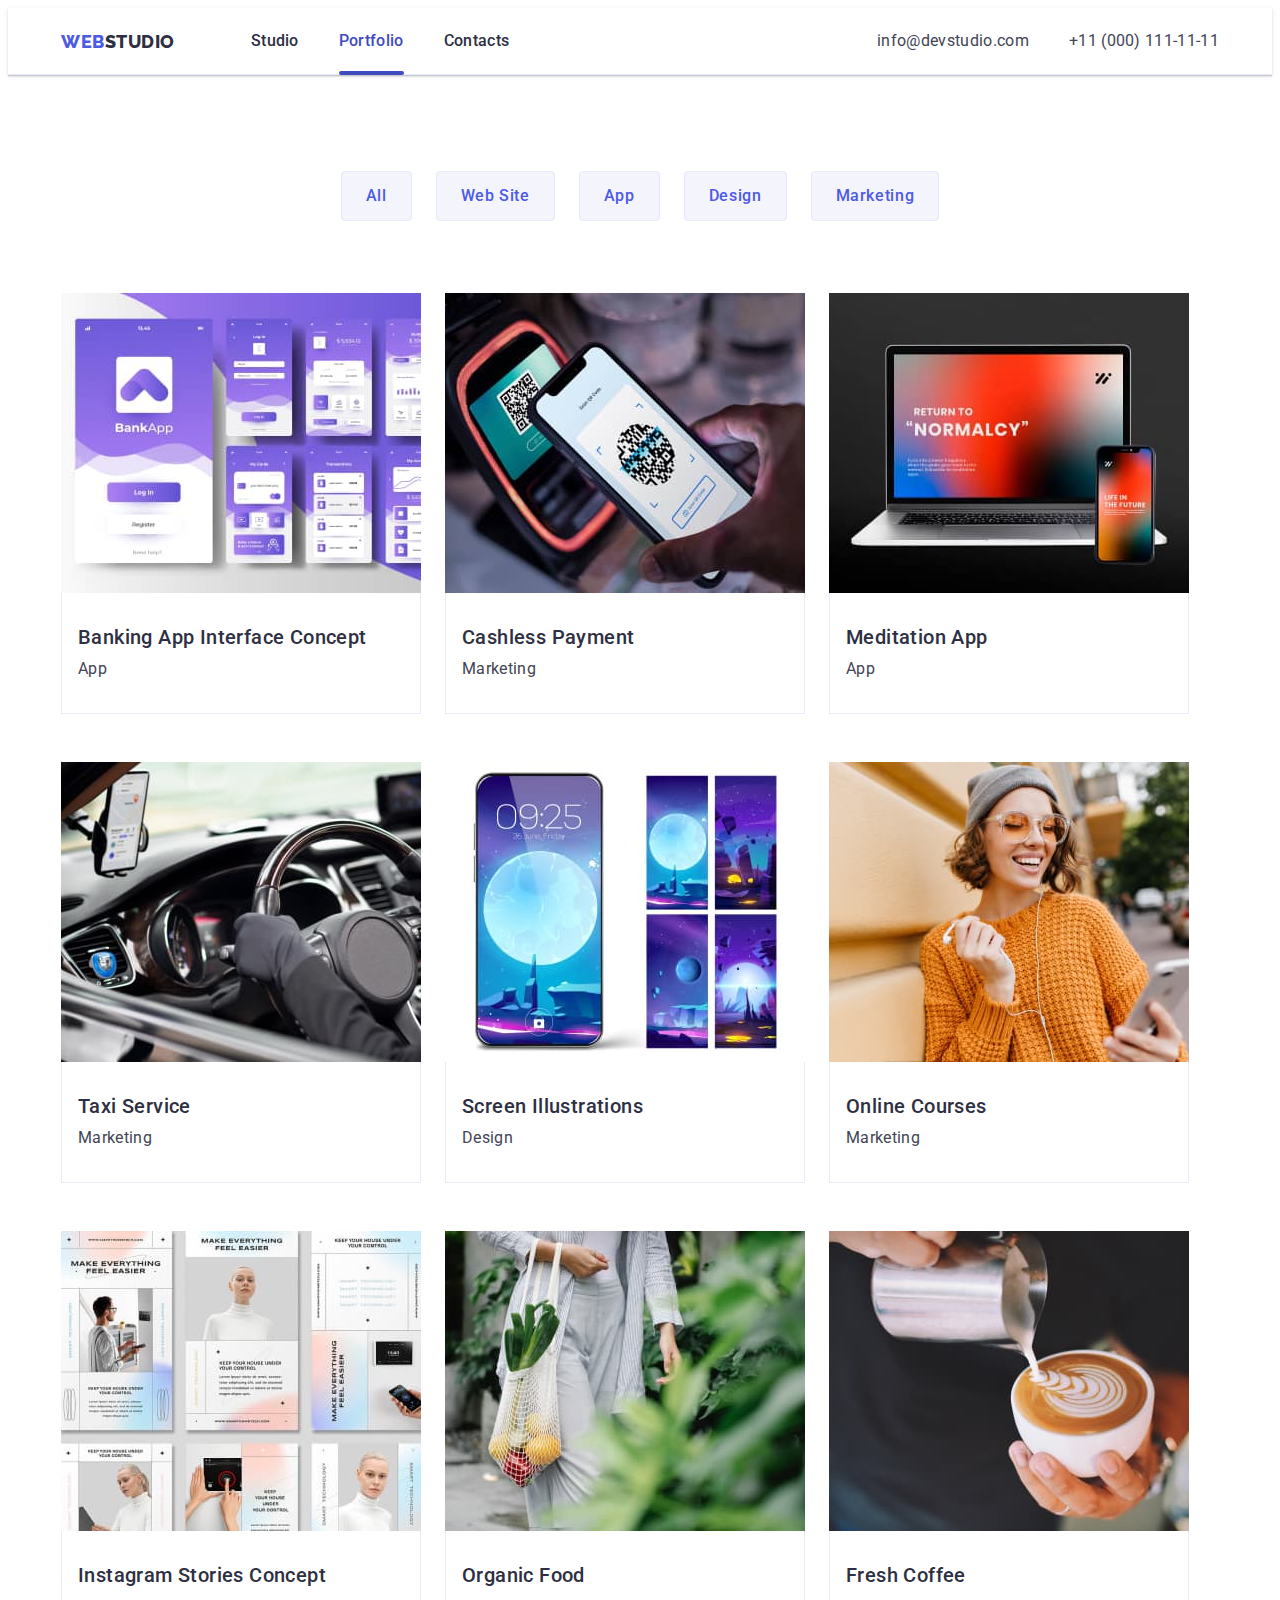
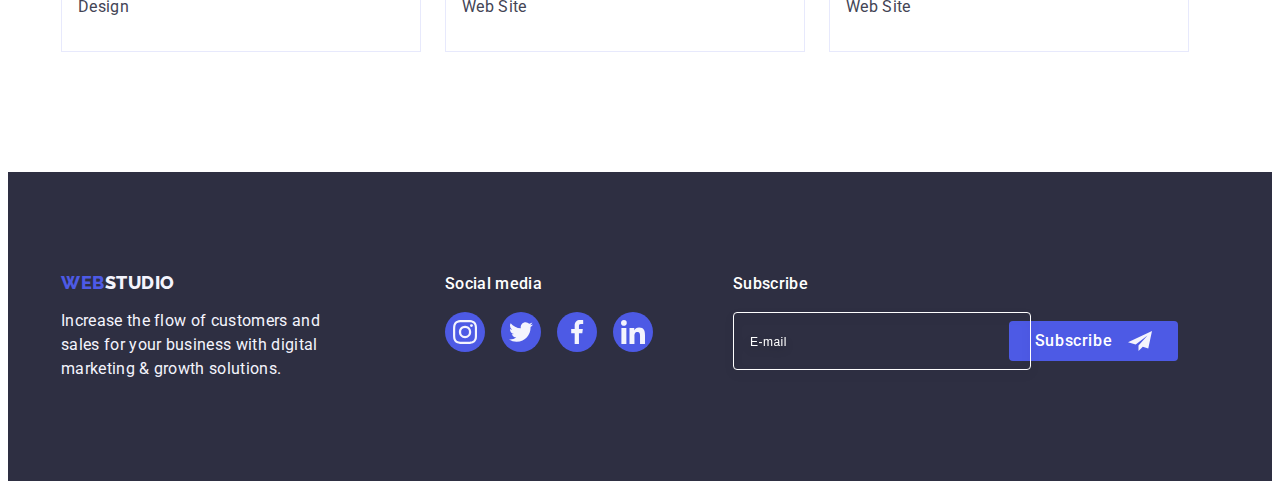
==== portfolio.html @ 71e2ec41 "Initial commit" ====
<!DOCTYPE html>
<html lang="en">
  <head>
    <meta charset="UTF-8" />
    <meta http-equiv="X-UA-Compatible" content="IE=edge" />
    <meta name="viewport" content="width=device-width, initial-scale=1.0" />
    <title>Portfolio</title>
    <link
      rel="stylesheet"
      href="https://cdnjs.cloudflare.com/ajax/libs/modern-normalize/1.1.0/modern-normalize.min.css"
      integrity="sha512-wpPYUAdjBVSE4KJnH1VR1HeZfpl1ub8YT/NKx4PuQ5NmX2tKuGu6U/JRp5y+Y8XG2tV+wKQpNHVUX03MfMFn9Q=="
      crossorigin="anonymous"
      referrerpolicy="no-referrer"
    />

    <!-- Font styles -->
    <link rel="preconnect" href="https://fonts.googleapis.com" />
    <link rel="preconnect" href="https://fonts.gstatic.com" crossorigin />
    <link
      href="https://fonts.googleapis.com/css2?family=Raleway:wght@800&family=Roboto:wght@400;500;700;900&display=swap"
      rel="stylesheet"
    />
    <!-- Custom styles -->
    <link rel="stylesheet" href="./css/styles.css" />
  </head>
  <body>
    <!-- Header section -->
    <header class="header-page">
      <div class="container site-nav">
        <nav class="header-nav">
          <a href="./index.html" class="header-nav-logo logo link"
            >Web<span class="logo-part">Studio</span></a
          >
          <ul class="header-nav-menu list">
            <li class="item">
              <a href="./index.html" class="link unit-menu">Studio</a>
            </li>
            <li class="item">
              <a href="./portfolio.html" class="active link unit-menu">Portfolio</a>
            </li>
            <li class="item">
              <a href="" class="link unit-menu">Contacts</a>
            </li>
          </ul>
        </nav>
        <address class="unit-info">
          <ul class="list adr-list">
            <li class="item">
              <a href="mailto:info@devstudio.com" class="link unit unit-info-item"
                >info@devstudio.com</a
              >
            </li>
            <li class="item">
              <a href="tel:+110001111111" class="link unit unit-info-item">+11 (000) 111-11-11</a>
            </li>
          </ul>
        </address>
      </div>
    </header>

    <main>
      <!-- Main section -->
      <section class="portfolio">
        <div class="container">
          <h1 class="visually-hidden">Portfolio</h1>
          <ul class="list filter-list">
            <li><button type="button" class="filter-btn">All</button></li>
            <li><button type="button" class="filter-btn">Web Site</button></li>
            <li><button type="button" class="filter-btn">App</button></li>
            <li><button type="button" class="filter-btn">Design</button></li>
            <li><button type="button" class="filter-btn">Marketing</button></li>
          </ul>
          <ul class="list works-list">
            <li class="portfolio-item">
              <a href="" class="link portfolio-link">
                <div class="portfolio-thumb">
                  <img
                    src="./images/portfolio/img1.jpg"
                    alt="Banking App"
                    width="360"
                    height="300"
                  />
                  <p class="overlay-text">
                    14 Stylish and User-Friendly App Design Concepts · Task Manager App · Calorie
                    Tracker App · Exotic Fruit Ecommerce App · Cloud Storage App
                  </p>
                </div>
                <div class="works-info">
                  <h2 class="portfolio-photo-title">Banking App Interface Concept</h2>
                  <p class="portfolio-photo-type">App</p>
                </div>
              </a>
            </li>
            <li class="portfolio-item">
              <a href="" class="link portfolio-link">
                <div class="portfolio-thumb">
                  <img
                    src="./images/portfolio/img2.jpg"
                    alt="Cashless payment"
                    width="360"
                    height="300"
                  />
                  <p class="overlay-text">
                    14 Stylish and User-Friendly App Design Concepts · Task Manager App · Calorie
                    Tracker App · Exotic Fruit Ecommerce App · Cloud Storage App
                  </p>
                </div>
                <div class="works-info">
                  <h2 class="portfolio-photo-title">Cashless Payment</h2>
                  <p class="portfolio-photo-type">Marketing</p>
                </div>
              </a>
            </li>
            <li class="portfolio-item">
              <a href="" class="link portfolio-link">
                <div class="portfolio-thumb">
                  <img
                    src="./images/portfolio/img3.jpg"
                    alt="Meditation App"
                    width="360"
                    height="300"
                  />
                  <p class="overlay-text">
                    14 Stylish and User-Friendly App Design Concepts · Task Manager App · Calorie
                    Tracker App · Exotic Fruit Ecommerce App · Cloud Storage App
                  </p>
                </div>
                <div class="works-info">
                  <h2 class="portfolio-photo-title">Meditation App</h2>
                  <p class="portfolio-photo-type">App</p>
                </div>
              </a>
            </li>
            <li class="portfolio-item">
              <a href="" class="link portfolio-link">
                <div class="portfolio-thumb">
                  <img
                    src="./images/portfolio/img4jpg.jpg"
                    alt="Taxi service"
                    width="360"
                    height="300"
                  />
                  <p class="overlay-text">
                    14 Stylish and User-Friendly App Design Concepts · Task Manager App · Calorie
                    Tracker App · Exotic Fruit Ecommerce App · Cloud Storage App
                  </p>
                </div>
                <div class="works-info">
                  <h2 class="portfolio-photo-title">Taxi Service</h2>
                  <p class="portfolio-photo-type">Marketing</p>
                </div>
              </a>
            </li>
            <li class="portfolio-item">
              <a href="" class="link portfolio-link">
                <div class="portfolio-thumb">
                  <img
                    src="./images/portfolio/img5.jpg"
                    alt="Screen Illustrations"
                    width="360"
                    height="300"
                  />
                  <p class="overlay-text">
                    14 Stylish and User-Friendly App Design Concepts · Task Manager App · Calorie
                    Tracker App · Exotic Fruit Ecommerce App · Cloud Storage App
                  </p>
                </div>
                <div class="works-info">
                  <h2 class="portfolio-photo-title">Screen Illustrations</h2>
                  <p class="portfolio-photo-type">Design</p>
                </div>
              </a>
            </li>
            <li class="portfolio-item">
              <a href="" class="link portfolio-link">
                <div class="portfolio-thumb">
                  <img
                    src="./images/portfolio/img6.jpg"
                    alt="Online Courses"
                    width="360"
                    height="300"
                  />
                  <p class="overlay-text">
                    14 Stylish and User-Friendly App Design Concepts · Task Manager App · Calorie
                    Tracker App · Exotic Fruit Ecommerce App · Cloud Storage App
                  </p>
                </div>
                <div class="works-info">
                  <h2 class="portfolio-photo-title">Online Courses</h2>
                  <p class="portfolio-photo-type">Marketing</p>
                </div>
              </a>
            </li>
            <li class="portfolio-item">
              <a href="" class="link portfolio-link">
                <div class="portfolio-thumb">
                  <img
                    src="./images/portfolio/img7.jpg"
                    alt="Instagram Stories Concept"
                    width="360"
                    height="300"
                  />
                  <p class="overlay-text">
                    14 Stylish and User-Friendly App Design Concepts · Task Manager App · Calorie
                    Tracker App · Exotic Fruit Ecommerce App · Cloud Storage App
                  </p>
                </div>
                <div class="works-info">
                  <h2 class="portfolio-photo-title">Instagram Stories Concept</h2>
                  <p class="portfolio-photo-type">Design</p>
                </div>
              </a>
            </li>
            <li class="portfolio-item">
              <a href="" class="link portfolio-link">
                <div class="portfolio-thumb">
                  <img
                    src="./images/portfolio/img8.jpg"
                    alt="Organic Food"
                    width="360"
                    height="300"
                  />
                  <p class="overlay-text">
                    14 Stylish and User-Friendly App Design Concepts · Task Manager App · Calorie
                    Tracker App · Exotic Fruit Ecommerce App · Cloud Storage App
                  </p>
                </div>
                <div class="works-info">
                  <h2 class="portfolio-photo-title">Organic Food</h2>
                  <p class="portfolio-photo-type">Web Site</p>
                </div>
              </a>
            </li>
            <li class="portfolio-item">
              <a href="" class="link portfolio-link">
                <div class="portfolio-thumb">
                  <img
                    src="./images/portfolio/img9.jpg"
                    alt="Fresh Coffee"
                    width="360"
                    height="300"
                  />
                  <p class="overlay-text">
                    14 Stylish and User-Friendly App Design Concepts · Task Manager App · Calorie
                    Tracker App · Exotic Fruit Ecommerce App · Cloud Storage App
                  </p>
                </div>
                <div class="works-info">
                  <h2 class="portfolio-photo-title">Fresh Coffee</h2>
                  <p class="portfolio-photo-type">Web Site</p>
                </div>
              </a>
            </li>
          </ul>
        </div>
      </section>
    </main>
    <!-- Footer section -->
    <footer class="page-bottom">
      <div class="footer-container container">
        <div class="footer-info">
          <a href="./index.html" class="logo-bottom link"
            >Web<span class="logo-part-bottom">Studio</span></a
          >
          <p class="footer-text">
            Increase the flow of customers and sales for your business with digital marketing &
            growth solutions.
          </p>
        </div>
        <div class="footer-link">
          <p class="footer-social">Social media</p>
          <ul class="footer-social-list list">
            <li class="socials-item">
              <a
                class="socials-link link footer-socials-link"
                href="https://www.instagram.com/"
                target="_blank"
                rel="noopener noreferrer"
                aria-label="Instagram"
              >
                <svg class="team-social-icon" width="24" height="24">
                  <use href="./images/icons.svg#instagram"></use>
                </svg>
              </a>
            </li>
            <li class="socials-item">
              <a
                class="socials-link link footer-socials-link"
                href="https://twitter.com/"
                target="_blank"
                rel="noopener noreferrer"
                aria-label="Twitter"
              >
                <svg class="team-social-icon" width="24" height="24">
                  <use href="./images/icons.svg#twitter"></use>
                </svg>
              </a>
            </li>
            <li class="socials-item">
              <a
                class="socials-link link footer-socials-link"
                href="https://www.facebook.com/"
                target="_blank"
                rel="noopener noreferrer"
                aria-label="Facebook"
              >
                <svg class="team-social-icon" width="24" height="24">
                  <use href="./images/icons.svg#facebook"></use>
                </svg>
              </a>
            </li>
            <li class="socials-item">
              <a
                class="socials-link link footer-socials-link"
                href="https://www.linkedin.com/"
                target="_blank"
                rel="noopener noreferrer"
                aria-label="Linkedin"
              >
                <svg class="team-social-icon" width="24" height="24">
                  <use href="./images/icons.svg#linkedin"></use>
                </svg>
              </a>
            </li>
          </ul>
        </div>

        <form class="subscription-form" name="subscription-form">
          <strong class="subscription-form-title subtitle">Subscribe</strong>
          <div class="subscription-form-group" role="group">
            <label class="subscription-form-label">
              <input
                class="subscription-form-input"
                type="email"
                name="email"
                required
                placeholder="E-mail"
              />
            </label>

            <button class="subscription-btn main-btn" type="submit">
              Subscribe
              <svg class="subscription-form-icon" width="24" height="24">
                <use href="./images/icons.svg#send"></use>
              </svg>
            </button>
          </div>
        </form>
      </div>
    </footer>
  </body>
</html>
---- css/styles.css ----
:root {
  /* Fonts */
  --primary-font: 'Roboto', sans-serif;
  --secondary-font: 'Raleway', sans-serif;

  /* Color */
  --main-txt-cl: #434455;
  --subtitle-cl: #2e2f42;
  --logo-part-cl: #4d5ae5;
  --main-bg-cl: #fff;
  --supporting-bg-cl: #2e2f42;
  --secondary-bg-cl: #f4f4fd;
  --main-header-cl: #fff;
  --accent-txt-cl: #404bbf;
  --secondary-fon-color: #e7e9fc;
  --secondary-icon-color: #31d0aa;
  --gray-icon: #8e8f99;
  --modal-bg-cl: #fcfcfc;

  --anim-fast: 250ms cubic-bezier(0.4, 0, 0.2, 1) 0ms;

  --header-idx: 10;
  --modal-idx: 100;
}

h1,
h2,
h3,
h4,
h5,
h6,
p {
  margin: 0;
}

img {
  display: block;
  max-width: 100%;
}
/* Base styles */
body {
  font-family: 'Roboto', sans-serif;
  font-size: 16px;
  line-height: 1.5;
  letter-spacing: 0.02em;

  color: var(--main-txt-cl);
  background-color: var(--main-bg-cl);
}

.container {
  max-width: 1158px;
  padding: 0 15px;
  margin: 0 auto;
}

/* Header */
.header-page {
  line-height: calc(16 / 14);
  width: 100%;
  border-bottom: 1px solid var(--secondary-fon-color);
  box-shadow: 0px 2px 1px rgba(46, 47, 66, 0.08), 0px 1px 1px rgba(46, 47, 66, 0.16),
    0px 1px 6px rgba(46, 47, 66, 0.08);
}

.site-nav {
  display: flex;
  justify-content: space-between;
}

.header-nav {
  display: flex;
  align-items: center;
  margin-right: 332px;
}

.link {
  text-decoration: none;
}

.header-nav-logo {
  display: block;
  margin-right: 76px;
}

.header-nav-menu {
  display: flex;
}

/* Logo */
.logo {
  display: inline-block;
  text-transform: uppercase;
  font-family: var(--secondary-font);
  font-weight: 800;
  font-size: 18px;
  line-height: 1.17;
  align-items: center;
  letter-spacing: 0.03em;
  color: var(--logo-part-cl);
}

.logo-bottom {
  display: inline-block;
  text-transform: uppercase;
  font-family: var(--secondary-font);
  font-weight: 800;
  font-size: 18px;
  line-height: 1.17;
  align-items: center;
  letter-spacing: 0.03em;
  color: var(--logo-part-cl);
  margin-bottom: 16px;
}
.logo-part {
  color: var(--subtitle-cl);
}

.logo-part-bottom {
  display: inline-block;

  text-transform: uppercase;
  font-family: 'Raleway', sans-serif;
  font-weight: 800;
  font-size: 18px;
  line-height: 1.17;
  letter-spacing: 0.03em;
  color: var(--secondary-bg-cl);
}

/* Main content */
.hero {
  max-width: 1440px;
  margin: auto;
  margin-right: auto;
  padding: 188px 0;
  text-align: center;
  background-color: var(--supporting-bg-cl);
  background-image: linear-gradient(rgba(46, 47, 66, 0.7), rgba(46, 47, 66, 0.7)),
    url(../images/hero/peopleoffice.jpg);
  background-repeat: no-repeat;
  background-position: center;
  background-size: cover;
}

.team {
  padding-top: 120px;
  padding-bottom: 120px;
  background-color: var(--secondary-bg-cl);
}

.page-bottom {
  padding-top: 100px;
  padding-bottom: 100px;
  background-color: var(--supporting-bg-cl);
  color: var(--secondary-bg-cl);
}

/* Menu */
.unit-menu {
  font-weight: 500;
  line-height: 1.5;
  color: var(--subtitle-cl);
  text-decoration: none;
  padding-top: 24px;
  padding-bottom: 24px;
  position: relative;
  transition: color var(--anim-fast);
}

.active {
  color: var(--accent-txt-cl);
}

.active::after {
  content: '';
  display: inline-block;
  position: absolute;
  width: 100%;
  height: 4px;
  left: 0px;
  border-radius: 2px;
  bottom: 0;
  background: var(--accent-txt-cl);
  bottom: -1px;
}

.unit-info {
  text-decoration: none;
  color: inherit;
  font-style: normal;
}

.unit-info-item {
  text-decoration: none;
  color: inherit;
  transition: color var(--anim-fast);
}

.unit-info-item:hover,
.unit-info-item:focus,
.unit-menu:hover,
.unit-menu:focus {
  color: var(--accent-txt-cl);
}

/* Benefits */
.benefit-unit {
  width: 264px;
  font-size: 16px;
}

/* Buttons */
.main-btn {
  display: block;
  margin: 0 auto;

  font-family: 'Roboto', sans-serif;
  font-style: normal;
  font-weight: 500;
  font-size: 16px;
  line-height: 1.5;
  letter-spacing: 0.04em;

  background-color: var(--logo-part-cl);
  color: var(--main-bg-cl);

  min-width: 169px;
  height: 56px;
  border: none;
  border-radius: 4px;
  cursor: pointer;
  transition: background-color var(--anim-fast);
}

.main-btn:hover,
.main-btn:focus {
  background-color: var(--accent-txt-cl);
  box-shadow: 0px 4px 4px rgba(0, 0, 0, 0.15);
}

.filter-btn {
  padding: 12px 24px;
  font-family: inherit;
  cursor: pointer;
  background-color: var(--secondary-bg-cl);
  font-weight: 500;
  font-size: 16px;
  line-height: 1.5;
  align-items: center;
  text-align: center;
  letter-spacing: 0.04em;
  color: var(--logo-part-cl);
  border: 1px solid var(--secondary-fon-color);
  border-radius: 4px;
  transition: background-color var(--anim-fast), color var(--anim-fast),
    border-color var(--anim-fast), box-shadow var(--anim-fast);
}

.filter-btn:hover,
.filter-btn:focus,
.filter-btn:active {
  border: 1px solid transparent;
  background-color: var(--accent-txt-cl);
  color: var(--main-bg-cl);
  box-shadow: 0px 3px 1px rgba(0, 0, 0, 0.1), 0px 2px 1px rgba(0, 0, 0, 0.08),
    0px 2px 2px rgba(0, 0, 0, 0.12);
}

.list {
  list-style: none;
  padding: 0;
  margin: 0;
}

/* Main content */

.main-header {
  max-width: 496px;
  margin: 0 auto 48px;
  font-weight: 700;
  font-size: 56px;
  line-height: 1.07;
  text-align: center;
  letter-spacing: 0.02em;
  color: var(--main-header-cl);
}

.subtitle {
  margin-bottom: 72px;
  font-weight: 700;
  font-size: 36px;
  line-height: 1.11;
  text-align: center;
  letter-spacing: 0.02em;
  text-transform: capitalize;
  color: var(--subtitle-cl);
}
.benefits-title {
  margin-bottom: 8px;
  font-weight: 500;
  font-size: 20px;
  line-height: 1.2;
  letter-spacing: 0.02em;
  color: var(--subtitle-cl);
}

/* Team */

.photo-name {
  margin-bottom: 8px;
  font-weight: 500;
  font-size: 20px;
  line-height: 1.2;
  text-align: center;
  letter-spacing: 0.02em;
  color: var(--subtitle-cl);
}

.photo-desc-team {
  text-align: center;
  margin-bottom: 8px;
}

/* Footer */
.footer-text {
  width: 264px;
  color: #f4f4fd;
  font-size: 16px;
  line-height: 1.5;
  letter-spacing: 0.02em;
}

/* Portfolio */
.portfolio-photo-title {
  color: #2e2f42;
  font-weight: 500;
  font-size: 20px;
  line-height: 1.2;
  letter-spacing: 0.02em;
  margin-bottom: 8px;
}
.portfolio-photo-type {
  font-size: 16px;
  line-height: 1.5;
  letter-spacing: 0.02em;
  color: var(--main-txt-cl);
}

.portfolio-thumb {
  position: relative;
  overflow: hidden;
}

/* Overlay */

.overlay-text {
  position: absolute;
  top: 0;
  left: 0;

  height: 100%;
  width: 100%;
  padding: 40px 32px;
  color: var(--secondary-bg-cl);
  font-size: 16px;
  line-height: calc(24 / 16);
  letter-spacing: 0.02em;
  background-color: var(--logo-part-cl);
  transform: translateY(100%);
  transition: transform var(--anim-fast);
}

.portfolio-link:focus .overlay-text,
.portfolio-link:hover .overlay-text {
  transform: translateY(0%);
}

/* .header-nav-item {
  position: relative;
} */

.header-nav-menu .item:not(:last-child) {
  margin-right: 40px;
}
.header-nav-menu.link {
  font-weight: 500;
}
.adr-list {
  display: flex;
}

.adr-list .link {
  display: block;
  padding-top: 24px;
  padding-bottom: 24px;
}

.benefits {
  padding: 120px 0;
}

.benefits-list {
  display: flex;
  /* gap: 24px; */
}

.benefits-list .item:not(:last-child) {
  margin-right: 24px;
}

.benefits-list .item {
  width: calc((100% -72px) / 4);
}

.about {
  padding-bottom: 120px;
}

.about-list {
  display: flex;
  gap: 24px;
}

.about-list .item {
  width: calc((100% - 48px) / 3);
}

.team-list {
  display: flex;
  gap: 24px;
}

.team-item {
  width: 264px;
  background-color: var(--main-bg-cl);

  box-shadow: 0px 1px 6px rgba(46, 47, 66, 0.08), 0px 1px 1px rgba(46, 47, 66, 0.16),
    0px 2px 1px rgba(46, 47, 66, 0.08);
  border-radius: 0px 0px 4px 4px;
}

.team-card {
  padding-top: 32px;
  padding-bottom: 32px;
  font-size: 16px;
  line-height: 1.2;
  letter-spacing: 0.02em;
  text-align: center;

  color: var(--primary-text-color);
}

.logo-footer {
  display: inline-block;
  margin-bottom: 16px;
  text-transform: uppercase;
  font-family: 'Raleway', sans-serif;
  font-weight: 800;
  font-size: 18px;
  line-height: 1.17;
  letter-spacing: 0.03em;
  color: var(--logo-part-cl);
}

.portfolio {
  padding-top: 96px;
  padding-bottom: 120px;
}

.filter-list {
  display: flex;
  justify-content: center;
  gap: 24px;
  margin-bottom: 72px;
}

.works-list {
  display: flex;
  flex-wrap: wrap;
  column-gap: 24px;
  row-gap: 48px;
}

.works-list > .item {
  width: calc((100% - 48px) / 3);
}

.works-info {
  padding: 32px 16px;
  border: 1px solid var(--secondary-fon-color);
  border-top: none;

  background-color: var(--main-header-cl);
}

.adr-list .item:not(:last-child) {
  margin-right: 40px;
}

.visually-hidden {
  position: absolute;
  white-space: nowrap;
  width: 1px;
  height: 1px;
  overflow: hidden;
  border: 0;
  padding: 0;
  clip: rect(0 0 0 0);
  clip-path: inset(50%);
  margin: -1px;
}

.features-box {
  display: flex;
  align-items: center;
  justify-content: center;
  width: 100%;
  height: 112px;
  background-color: var(--secondary-bg-cl);
  margin-bottom: 8px;
  border-radius: 4px;
}

.socials-item {
  width: 40px;
  height: 40px;
}

.socials-link {
  display: flex;
  align-items: center;
  justify-content: center;
  width: 100%;
  height: 100%;
  border-radius: 50%;
  background-color: var(--logo-part-cl);
  transition: background-color var(--anim-fast);
}

.socials-link:hover,
.socials-link:focus {
  background-color: var(--accent-txt-cl);
}

.team-social-icon {
  fill: var(--secondary-bg-cl);
}

.social-list {
  display: flex;
  gap: 24px;
  justify-content: center;
}

.footer-social {
  font-weight: 500;
  font-size: 16px;
  line-height: calc(24 / 16);
  letter-spacing: 0.02em;
  color: var(--main-bg-cl);
  margin-bottom: 16px;
}

.footer-container {
  display: flex;
  align-items: baseline;
}

.footer-info {
  margin-right: 120px;
}

.customers-section {
  padding-top: 120px;
  padding-bottom: 120px;
}

.customers-item-icon {
  fill: currentColor;
  transition: fill var(--anim-fast);
}

.customers-item-icon:hover,
.customers-item-icon:focus {
  fill: currentColor;
}

.customers-list {
  display: flex;
  justify-content: center;
  gap: 24px;
}

.customers-item {
  width: 168px;
  height: 88px;
}

.customers-item-link {
  display: flex;
  align-items: center;
  justify-content: center;
  width: 100%;
  height: 100%;
  border-style: solid;
  border-width: 1px;
  border-color: var(--gray-icon);
  border-radius: 4px;
  color: var(--gray-icon);
  transition: border-color var(--anim-fast), color var(--anim-fast);
}

.customers-item-link:hover,
.customers-item-link:focus {
  border-color: var(--accent-txt-cl);
  color: var(--accent-txt-cl);
}

.customers-subtitle {
  line-height: 1.1;
  margin-bottom: 72px;
  font-weight: 700;
  font-size: 36px;
  text-align: center;
  letter-spacing: 0.02em;
  text-transform: capitalize;
  color: var(--subtitle-cl);
}

.footer-socials-link {
  background-color: var(--logo-part-cl);
  transition: background-color var(--anim-fast);
}

.footer-socials-link:hover,
.footer-socials-link:focus {
  background-color: var(--secondary-icon-color);
}
.footer-social-list {
  display: flex;
  gap: 16px;
  justify-content: center;
}

.portfolio-link {
  display: block;
  transition: box-shadow var(--anim-fast);
}

.portfolio-link:hover,
.portfolio-link:focus {
  box-shadow: 0px 1px 6px rgba(46, 47, 66, 0.08), 0px 1px 1px rgba(46, 47, 66, 0.16),
    0px 2px 1px rgba(46, 47, 66, 0.08);
}

/* Modal window */
.backdrop {
  position: fixed;
  top: 0;
  left: 0;
  width: 100%;
  height: 100%;
  background-color: rgba(46, 47, 66, 0.4);
  transition: opacity var(--anim-fast), visibility var(--anim-fast);
}

.backdrop.is-hidden {
  opacity: 0;
  z-index: var(--modal-idx);
  pointer-events: none;
  visibility: hidden;
}

.modal {
  position: absolute;
  width: 408px;
  padding: 72px 24px 24px 24px;
  min-height: 584px;
  background-color: var(--modal-bg-cl);
  border-radius: 4px;
  top: calc(50%);
  left: calc(50%);
  transform: translate(-50%, -50%);
  box-shadow: 0px 1px 1px rgba(0, 0, 0, 0.14), 0px 1px 3px rgba(0, 0, 0, 0.12),
    0px 2px 1px rgba(0, 0, 0, 0.2);
  transition: transform var(--anim-fast);
}

.modal-close-btn {
  position: absolute;
  top: 24px;
  right: 24px;
  width: 24px;
  height: 24px;
  padding: 0;

  display: flex;
  align-items: center;
  justify-content: center;

  border-radius: 50%;
  border: 1px solid rgba(0, 0, 0, 0.1);
  background-color: var(--secondary-fon-color);

  cursor: pointer;
  transition: background-color var(--anim-fast), border var(--anim-fast);
}

.modal-close-btn:focus,
.modal-close-btn:hover {
  background-color: var(--accent-txt-cl);
  border: none;
}

.modal-close-icon {
  transition: fill var(--anim-fast);
}

.modal-close-btn:focus .modal-close-icon,
.modal-close-btn:hover .modal-close-icon {
  fill: var(--main-bg-cl);
}

.modal-title {
  display: block;
  margin-bottom: 10px;
  font-weight: 500;
  font-size: 16px;
  line-height: calc(24 / 16);
  text-align: center;
  color: var(--subtitle-cl);
}

.form-label {
  display: block;
  font-size: 12px;
  margin-bottom: 4px;
  line-height: calc(14 / 12);
  color: var(--gray-icon);
}

.form-label-comment {
  display: block;
  font-size: 12px;
  margin-bottom: 16px;
  line-height: calc(14 / 12);
  color: var(--gray-icon);
}

.form-wrapper {
  position: relative;
  margin-bottom: 8px;
}

.form-field {
  width: 100%;
  height: 40px;
  outline-color: transparent;
  border-radius: 4px;
  border: 1px solid rgba(46, 47, 66, 0.4);
  padding: 0;
  font-size: 12px;
  transition: outline var(--anim-fast);
  padding-left: 38px;
  cursor: pointer;
  line-height: calc(14 / 12);
  letter-spacing: 0.04em;
}

.form-comment {
  display: block;
  width: 100%;
  height: 120px;
  resize: none;
  border-radius: 4px;
  padding: 8px 6px 8px 6px;
  font-size: 12px;
  outline: transparent;
  line-height: calc(14 / 12);
  letter-spacing: 0.04em;
  cursor: pointer;
}

.form-field:focus,
.form-comment:focus {
  outline: 1px solid var(--logo-part-cl);
}

.form-icon {
  position: absolute;
  top: 50%;
  left: 16px;
  transform: translateY(-50%);
  fill: var(--subtitle-cl);
  transition: fill var(--anim-fast);
  pointer-events: none;
}

.form-field:hover + .form-icon,
.form-field:focus + .form-icon {
  fill: var(--logo-part-cl);
}

.form-label-title {
  display: block;
  margin-bottom: 4px;
  font-size: 12px;
  margin-bottom: 4px;
  line-height: calc(14 / 12);
  letter-spacing: 0.01em;
}

.form-comment::placeholder {
  color: rgba(46, 47, 66, 0.4);
}

.form-aggrement-text {
  font-size: 12px;
  line-height: calc(14 / 12);
  letter-spacing: 0.04em;
  color: var(--gray-icon);
}

.subscription-form-title {
  display: block;
  color: var(--main-bg-cl);
  margin-bottom: 16px;
  text-align: left;
  font-size: 16px;
  font-weight: 500;
  line-height: calc(24 / 16);
}
.subscription-form-group {
  display: flex;
  align-items: center;
  justify-content: center;
  gap: 12px;
}

.subscription-form-label {
  display: block;
  width: 264px;
}
.subscription-form-input {
  width: 100%;
  height: 40px;
  background-color: transparent;
  border: 1px solid var(--main-bg-cl);
  filter: drop-shadow(0px 4px 4px rgba(0, 0, 0, 0.15));
  border-radius: 4px;

  padding: 8px 16px;

  font-size: 16px;
  line-height: calc(20 / 16);
  letter-spacing: 0.03em;
  color: var(--main-bg-cl);
}

.footer-link {
  margin-right: 80px;
}

.subscription-form-input::placeholder {
  font-size: 12px;
  line-height: calc(24 / 12);
  display: flex;
  align-items: center;
  color: var(--main-bg-cl);
}

.subscription-btn {
  display: flex;
  align-items: center;
  justify-content: center;
  gap: 16px;
  width: 165px;
  height: 40px;
}

.subscription-form-icon {
  fill: var(--secondary-bg-cl);
}

.form-aggrement {
  display: flex;
  align-items: center;
  margin-bottom: 24px;
  gap: 8px;
}

.checkbox-link {
  color: var(--logo-part-cl);
}

.icon-checked {
  opacity: 0;
  transition: opacity var(--anim-fast);
}

.icon-unchecked {
  fill: var(--gray-icon);
  opacity: 1;
  transition: opacity var(--anim-fast);
}

.form-check-input:checked + .register-form-icons .icon-checked {
  opacity: 1;
}

.form-check-input:checked + .register-form-icons .icon-unchecked {
  opacity: 0;
}
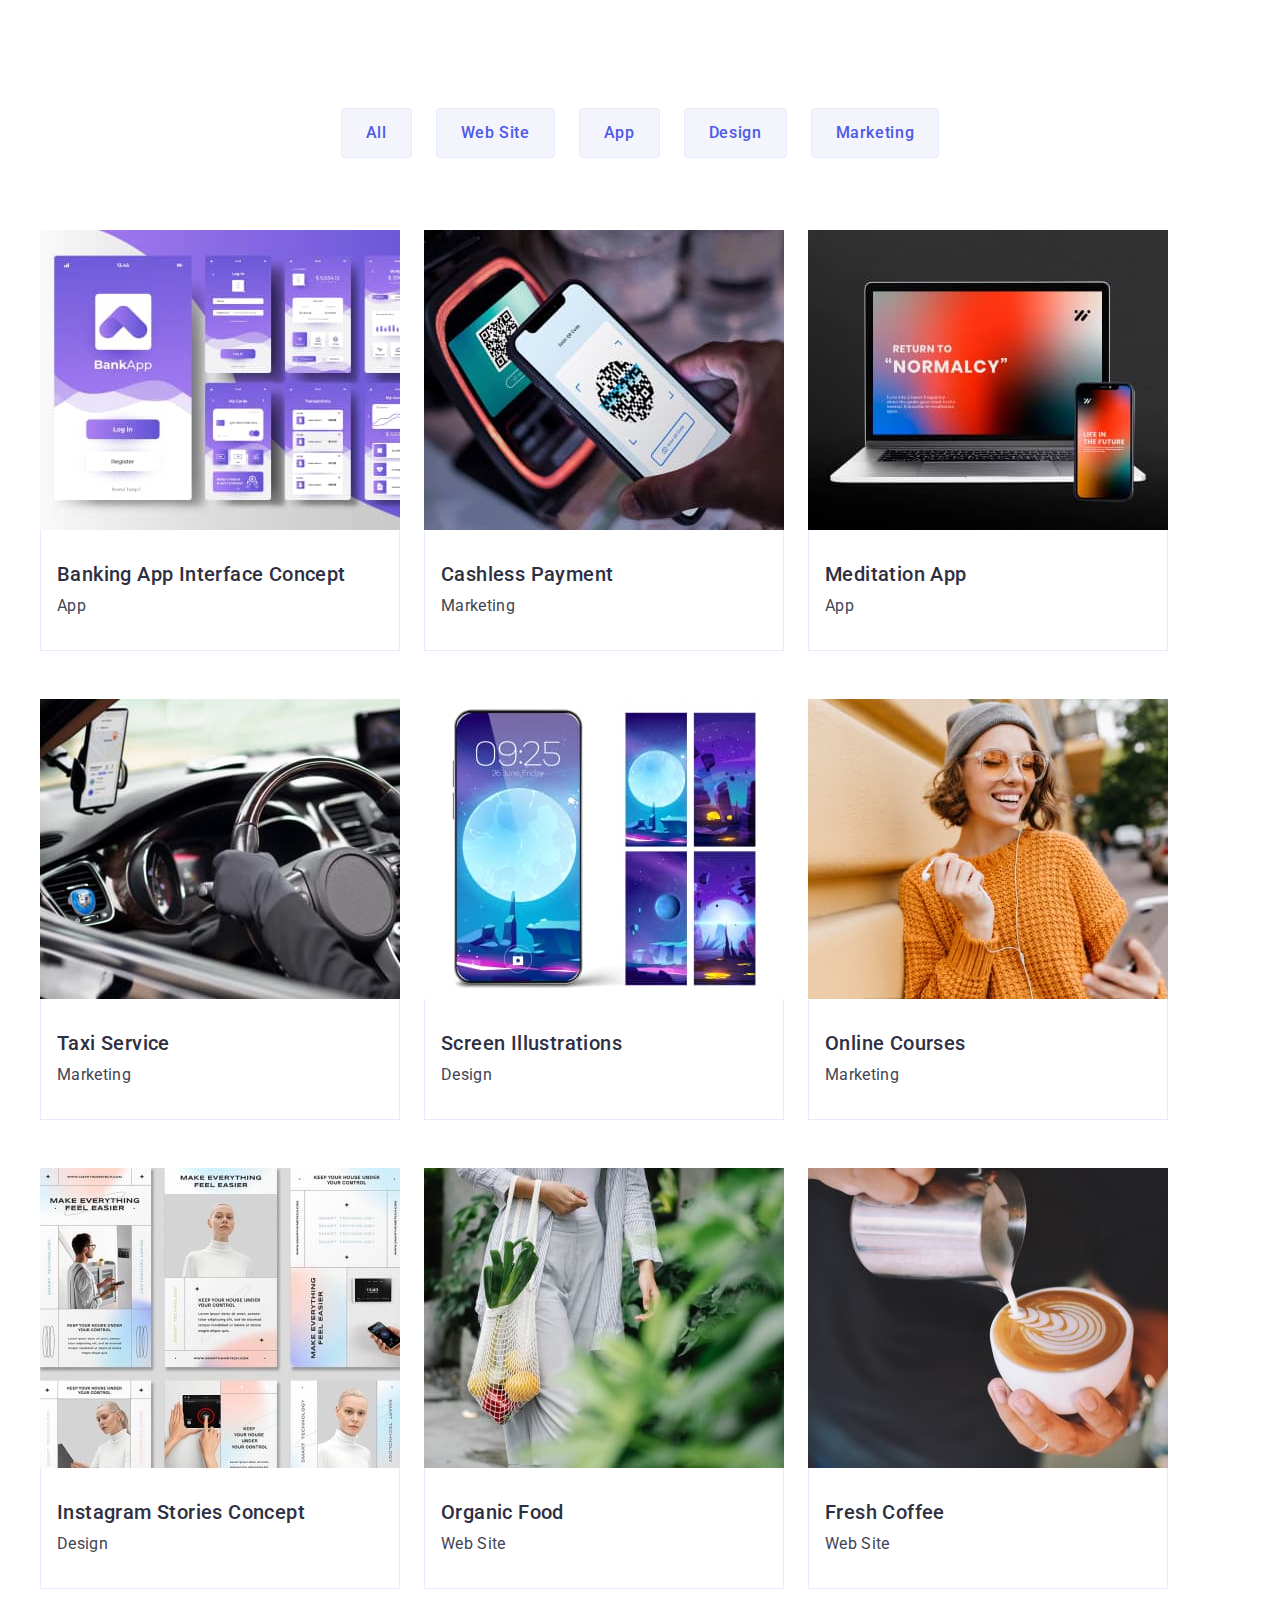
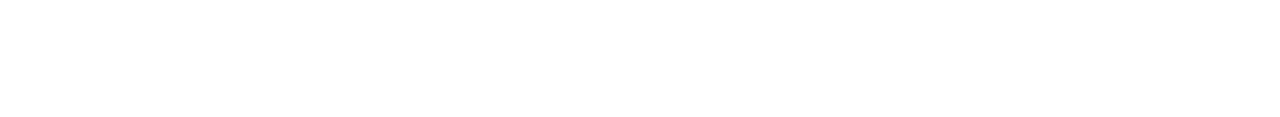
==== commit 3e11b846: "up3" ====
--- a/portfolio.html
+++ b/portfolio.html
@@ -25,7 +25,7 @@
   </head>
   <body>
     <!-- Header section -->
-    <header class="header-page">
+    <!-- <header class="header-page">
       <div class="container site-nav">
         <nav class="header-nav">
           <a href="./index.html" class="header-nav-logo logo link"
@@ -56,7 +56,7 @@
           </ul>
         </address>
       </div>
-    </header>
+    </header> -->
 
     <main>
       <!-- Main section -->
@@ -256,7 +256,7 @@
       </section>
     </main>
     <!-- Footer section -->
-    <footer class="page-bottom">
+    <!-- <footer class="page-bottom">
       <div class="footer-container container">
         <div class="footer-info">
           <a href="./index.html" class="logo-bottom link"
@@ -347,6 +347,6 @@
           </div>
         </form>
       </div>
-    </footer>
+    </footer> -->
   </body>
 </html>
--- a/css/styles.css
+++ b/css/styles.css
@@ -21,6 +21,67 @@
 
   --header-idx: 10;
   --modal-idx: 100;
+
+  --indent-hor: 24px;
+  --indent-vert: 72px;
+  --items: 1;
+}
+
+.visually-hidden {
+  position: absolute;
+  white-space: nowrap;
+  width: 1px;
+  height: 1px;
+  overflow: hidden;
+  border: 0;
+  padding: 0;
+  clip: rect(0 0 0 0);
+  clip-path: inset(50%);
+  margin: -1px;
+}
+
+.header-page {
+  line-height: calc(16 / 14);
+  width: 100%;
+  border-bottom: 1px solid var(--secondary-fon-color);
+  box-shadow: 0px 2px 1px rgba(46, 47, 66, 0.08), 0px 1px 1px rgba(46, 47, 66, 0.16),
+    0px 1px 6px rgba(46, 47, 66, 0.08);
+}
+
+.section {
+  padding: 96px 0;
+  /* padding: 120px 0; */
+}
+
+@media only screen and (min-width: 1200px) {
+  .section {
+    padding: 120px 0;
+  }
+}
+
+.container {
+  /* Basic styles */
+  min-width: 320px;
+  max-width: 396px;
+  padding: 0 16px;
+  margin: 0 auto;
+  /* max-width: 1158px;
+ 
+  */
+}
+
+/* Tablet screen */
+@media only screen and (min-width: 768px) {
+  .container {
+    max-width: 768px;
+  }
+}
+/* Desktop screen */
+@media only screen and (min-width: 1200px) {
+  .container {
+    max-width: 1200px;
+    padding: 0 15px;
+  }
 }
 
 h1,
@@ -35,7 +96,8 @@
 
 img {
   display: block;
-  max-width: 100%;
+  width: 100%;
+  height: auto;
 }
 /* Base styles */
 body {
@@ -48,20 +110,7 @@
   background-color: var(--main-bg-cl);
 }
 
-.container {
-  max-width: 1158px;
-  padding: 0 15px;
-  margin: 0 auto;
-}
-
 /* Header */
-.header-page {
-  line-height: calc(16 / 14);
-  width: 100%;
-  border-bottom: 1px solid var(--secondary-fon-color);
-  box-shadow: 0px 2px 1px rgba(46, 47, 66, 0.08), 0px 1px 1px rgba(46, 47, 66, 0.16),
-    0px 1px 6px rgba(46, 47, 66, 0.08);
-}
 
 .site-nav {
   display: flex;
@@ -144,16 +193,21 @@
 }
 
 .team {
-  padding-top: 120px;
-  padding-bottom: 120px;
   background-color: var(--secondary-bg-cl);
 }
 
 .page-bottom {
-  padding-top: 100px;
-  padding-bottom: 100px;
+  padding-top: 96px;
+  padding-bottom: 96px;
   background-color: var(--supporting-bg-cl);
   color: var(--secondary-bg-cl);
+}
+
+@media only screen and (min-width: 1200px) {
+  .page-bottom {
+    padding-top: 100px;
+    padding-bottom: 100px;
+  }
 }
 
 /* Menu */
@@ -206,8 +260,15 @@
 
 /* Benefits */
 .benefit-unit {
-  width: 264px;
-  font-size: 16px;
+  font-weight: 500;
+  font-size: 16px;
+  line-height: 1.5;
+}
+
+@media only screen and (min-width: 1200px) {
+  .benefit-unit {
+    font-weight: 400;
+  }
 }
 
 /* Buttons */
@@ -240,7 +301,7 @@
 }
 
 .filter-btn {
-  padding: 12px 24px;
+  padding: 8px 16px;
   font-family: inherit;
   cursor: pointer;
   background-color: var(--secondary-bg-cl);
@@ -255,6 +316,12 @@
   border-radius: 4px;
   transition: background-color var(--anim-fast), color var(--anim-fast),
     border-color var(--anim-fast), box-shadow var(--anim-fast);
+}
+
+@media only screen and (min-width: 768px) {
+  .filter-btn {
+    padding: 12px 24px;
+  }
 }
 
 .filter-btn:hover,
@@ -267,12 +334,6 @@
     0px 2px 2px rgba(0, 0, 0, 0.12);
 }
 
-.list {
-  list-style: none;
-  padding: 0;
-  margin: 0;
-}
-
 /* Main content */
 
 .main-header {
@@ -296,13 +357,23 @@
   text-transform: capitalize;
   color: var(--subtitle-cl);
 }
+
 .benefits-title {
   margin-bottom: 8px;
-  font-weight: 500;
-  font-size: 20px;
-  line-height: 1.2;
-  letter-spacing: 0.02em;
+  font-weight: 700;
+  font-size: 36px;
+  line-height: 1.11;
+  letter-spacing: 0.02em;
+  text-transform: capitalize;
+  text-align: center;
   color: var(--subtitle-cl);
+}
+@media only screen and (min-width: 1200px) {
+  .benefits-title {
+    font-weight: 500;
+    font-size: 20px;
+    line-height: 1.2;
+  }
 }
 
 /* Team */
@@ -396,25 +467,37 @@
   padding-bottom: 24px;
 }
 
-.benefits {
-  padding: 120px 0;
-}
-
 .benefits-list {
   display: flex;
-  /* gap: 24px; */
-}
-
-.benefits-list .item:not(:last-child) {
-  margin-right: 24px;
+  flex-wrap: wrap;
+  gap: 72px 24px;
 }
 
 .benefits-list .item {
-  width: calc((100% -72px) / 4);
+  width: 396px;
+}
+
+@media only screen and (min-width: 768px) {
+  .benefits-list .item {
+    width: 356px;
+  }
+}
+
+@media only screen and (min-width: 1200px) {
+  .benefits-list .item {
+    width: 264px;
+  }
 }
 
 .about {
-  padding-bottom: 120px;
+  display: none;
+}
+
+@media only screen and (min-width: 1200px) {
+  .about {
+    display: block;
+    padding-bottom: 120px;
+  }
 }
 
 .about-list {
@@ -428,16 +511,27 @@
 
 .team-list {
   display: flex;
-  gap: 24px;
-}
-
-.team-item {
-  width: 264px;
-  background-color: var(--main-bg-cl);
-
-  box-shadow: 0px 1px 6px rgba(46, 47, 66, 0.08), 0px 1px 1px rgba(46, 47, 66, 0.16),
-    0px 2px 1px rgba(46, 47, 66, 0.08);
-  border-radius: 0px 0px 4px 4px;
+  flex-wrap: wrap;
+  gap: 72px;
+}
+
+@media only screen and (min-width: 768px) {
+  .team-list {
+    column-gap: 24px;
+    row-gap: 64px;
+  }
+}
+
+@media only screen and (min-width: 1200px) {
+  .team-list {
+    gap: 24px;
+  }
+}
+
+.list {
+  list-style: none;
+  padding: 0;
+  margin: 0;
 }
 
 .team-card {
@@ -464,22 +558,99 @@
 }
 
 .portfolio {
-  padding-top: 96px;
-  padding-bottom: 120px;
+  padding-top: 48px;
+  padding-bottom: 48px;
+}
+
+@media only screen and (min-width: 768px) {
+  .portfolio {
+    padding-top: 64px;
+    padding-bottom: 96px;
+  }
+}
+
+@media only screen and (min-width: 1200px) {
+  .portfolio {
+    padding-top: 100px;
+    padding-bottom: 120px;
+  }
 }
 
 .filter-list {
-  display: flex;
-  justify-content: center;
-  gap: 24px;
-  margin-bottom: 72px;
+  margin-bottom: 48px;
+  gap: 16px 24px;
+  display: flex;
+  flex-wrap: wrap;
+  justify-content: left;
+}
+
+@media only screen and (min-width: 768px) {
+  .filter-list {
+    margin-bottom: 64px;
+    justify-content: center;
+  }
+}
+
+@media only screen and (min-width: 1200px) {
+  .filter-list {
+    margin-bottom: 72px;
+    justify-content: center;
+  }
+}
+
+.team-item {
+  width: 264px;
+  background-color: var(--main-bg-cl);
+  margin: auto;
+  box-shadow: 0px 1px 6px rgba(46, 47, 66, 0.08), 0px 1px 1px rgba(46, 47, 66, 0.16),
+    0px 2px 1px rgba(46, 47, 66, 0.08);
+  border-radius: 0px 0px 4px 4px;
+  flex-basis: calc((100% - var(--indent-vert) * (var(--items) - 1)) / var(--items));
+}
+
+@media only screen and (min-width: 768px) {
+  .team-item {
+    flex-basis: calc(100% / 2 - var(--indent-hor));
+  }
+}
+@media only screen and (min-width: 1200px) {
+  .team-item {
+    flex-basis: auto;
+  }
+}
+
+.porfolio-item {
+  flex-basis: calc((100% - 48px * (var(--items) - 1)) / var(--items));
+  margin: auto;
+}
+
+@media only screen and (min-width: 768px) {
+  .porfolio-item {
+    flex-basis: calc(100% / 2 - 24px);
+  }
+}
+
+@media only screen and (min-width: 1200px) {
+  .porfolio-item {
+    flex-basis: calc(100% / 3 - 24px);
+  }
 }
 
 .works-list {
   display: flex;
   flex-wrap: wrap;
-  column-gap: 24px;
-  row-gap: 48px;
+  gap: 48px 24px;
+}
+@media only screen and (min-width: 768px) {
+  .works-list {
+    gap: 72px 24px;
+  }
+}
+
+@media only screen and (min-width: 1200px) {
+  .works-list {
+    gap: 48px 24px;
+  }
 }
 
 .works-list > .item {
@@ -498,21 +669,8 @@
   margin-right: 40px;
 }
 
-.visually-hidden {
-  position: absolute;
-  white-space: nowrap;
-  width: 1px;
-  height: 1px;
-  overflow: hidden;
-  border: 0;
-  padding: 0;
-  clip: rect(0 0 0 0);
-  clip-path: inset(50%);
-  margin: -1px;
-}
-
 .features-box {
-  display: flex;
+  display: none;
   align-items: center;
   justify-content: center;
   width: 100%;
@@ -522,6 +680,12 @@
   border-radius: 4px;
 }
 
+@media only screen and (min-width: 1200px) {
+  .features-box {
+    display: flex;
+  }
+}
+
 .socials-item {
   width: 40px;
   height: 40px;
@@ -563,17 +727,18 @@
 }
 
 .footer-container {
-  display: flex;
-  align-items: baseline;
+  margin-left: auto;
+  margin-right: auto;
+}
+@media only screen and (min-width: 1200px) {
+  .footer-container {
+    display: flex;
+    align-items: baseline;
+  }
 }
 
 .footer-info {
   margin-right: 120px;
-}
-
-.customers-section {
-  padding-top: 120px;
-  padding-bottom: 120px;
 }
 
 .customers-item-icon {
@@ -588,8 +753,9 @@
 
 .customers-list {
   display: flex;
+  flex-wrap: wrap;
   justify-content: center;
-  gap: 24px;
+  gap: 72px 24px;
 }
 
 .customers-item {
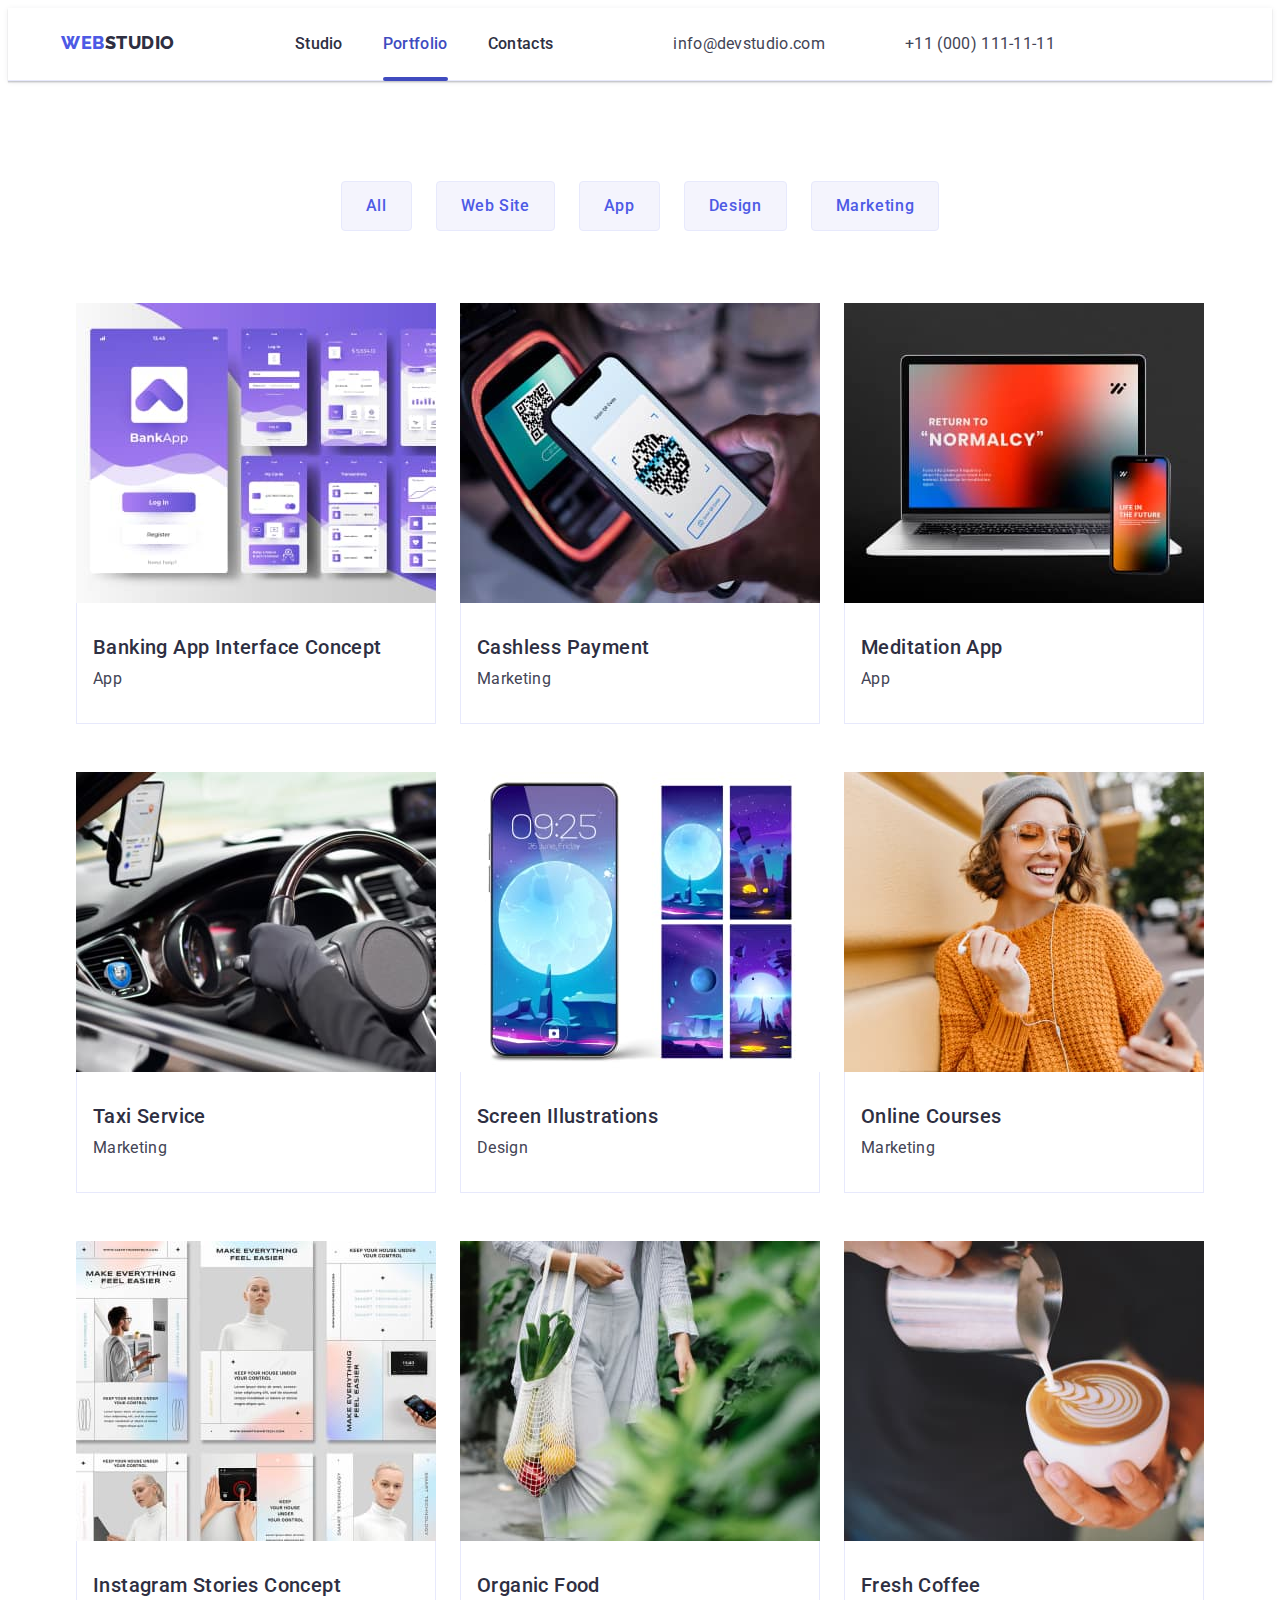
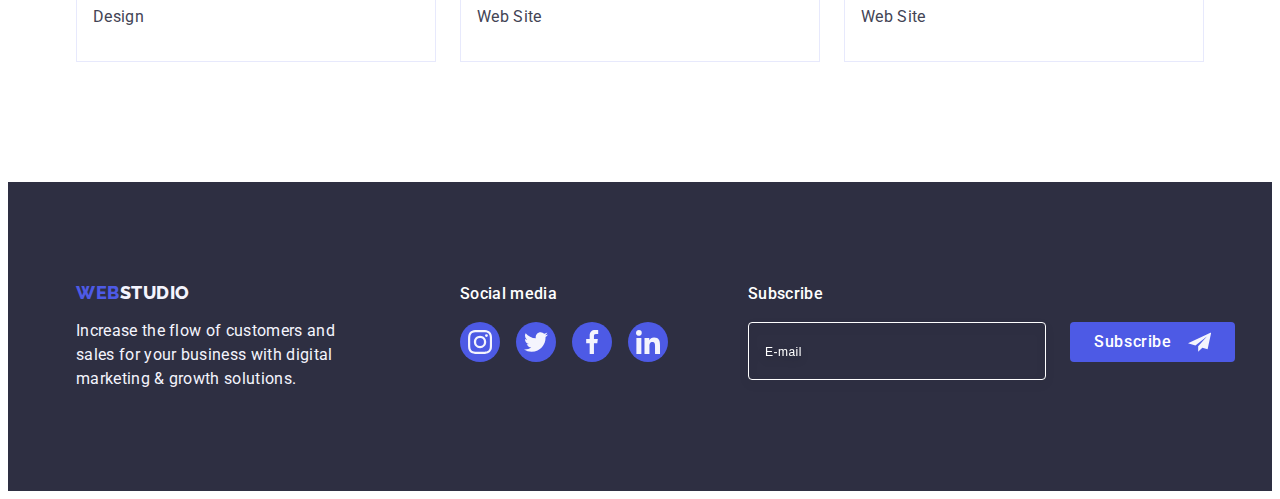
==== commit 2d89faff: "up10" ====
--- a/portfolio.html
+++ b/portfolio.html
@@ -25,12 +25,15 @@
   </head>
   <body>
     <!-- Header section -->
-    <!-- <header class="header-page">
+    <header class="header-page">
       <div class="container site-nav">
         <nav class="header-nav">
-          <a href="./index.html" class="header-nav-logo logo link"
-            >Web<span class="logo-part">Studio</span></a
-          >
+          <a href="./index.html" class="logo link">Web<span class="logo-part">Studio</span></a>
+          <button type="button" class="mobile-btn" data-mobile-open>
+            <svg class="icon-menu" width="47" height="32">
+              <use href="./images/icons.svg#burger"></use>
+            </svg>
+          </button>
           <ul class="header-nav-menu list">
             <li class="item">
               <a href="./index.html" class="link unit-menu">Studio</a>
@@ -45,18 +48,16 @@
         </nav>
         <address class="unit-info">
           <ul class="list adr-list">
-            <li class="item">
-              <a href="mailto:info@devstudio.com" class="link unit unit-info-item"
-                >info@devstudio.com</a
-              >
-            </li>
-            <li class="item">
-              <a href="tel:+110001111111" class="link unit unit-info-item">+11 (000) 111-11-11</a>
+            <li class="item adr-item">
+              <a href="mailto:info@devstudio.com" class="link unit-info-item">info@devstudio.com</a>
+            </li>
+            <li class="item adr-item">
+              <a href="tel:+110001111111" class="link unit-info-item">+11 (000) 111-11-11</a>
             </li>
           </ul>
         </address>
       </div>
-    </header> -->
+    </header>
 
     <main>
       <!-- Main section -->
@@ -74,6 +75,36 @@
             <li class="portfolio-item">
               <a href="" class="link portfolio-link">
                 <div class="portfolio-thumb">
+                  <!-- <picture> -->
+                  <!-- desktop -->
+                  <!-- <source
+                      media="(min-width: 1158px)"
+                      srcset="
+                        ./image/portfolio/img1desk@1x.jpg 1x,
+                        ./image/portfolio/img1desk@2x.jpg 2x
+                      "
+                      type="image/jpg"
+                    /> -->
+                  <!-- tablet -->
+                  <!-- <source
+                      media="(min-width: 768px)"
+                      srcset="
+                        ./image/portfolio/img1tab@1x.jpg 1x,
+                        ./image/portfolio/img1tab@2x.jpg 2x
+                      "
+                      type="image/jpg"
+                    /> -->
+
+                  <!-- mobile -->
+                  <!-- <source
+                      media="(max-width: 767px)"
+                      srcset="
+                        ./image/portfolio/img1mob@1x.jpg 1x,
+                        ./image/portfolio/img1mob@2x.jpg 2x
+                      "
+                      type="image/jpg"
+                    />
+                  </picture> -->
                   <img
                     src="./images/portfolio/img1.jpg"
                     alt="Banking App"
@@ -94,6 +125,36 @@
             <li class="portfolio-item">
               <a href="" class="link portfolio-link">
                 <div class="portfolio-thumb">
+                  <!-- <picture> -->
+                  <!-- desktop -->
+                  <!-- <source
+                      media="(min-width: 1158px)"
+                      srcset="
+                        ./image/portfolio/img2desk@1x.jpg 1x,
+                        ./image/portfolio/img2desk@2x.jpg 2x
+                      "
+                      type="image/jpg"
+                    /> -->
+                  <!-- tablet -->
+                  <!-- <source
+                      media="(min-width: 768px)"
+                      srcset="
+                        ./image/portfolio/img2tab@1x.jpg 1x,
+                        ./image/portfolio/img2tab@2x.jpg 2x
+                      "
+                      type="image/jpg"
+                    /> -->
+
+                  <!-- mobile -->
+                  <!-- <source
+                      media="(max-width: 767px)"
+                      srcset="
+                        ./image/portfolio/img2mob@1x.jpg 1x,
+                        ./image/portfolio/img2mob@2x.jpg 2x
+                      "
+                      type="image/jpg"
+                    />
+                  </picture> -->
                   <img
                     src="./images/portfolio/img2.jpg"
                     alt="Cashless payment"
@@ -114,6 +175,36 @@
             <li class="portfolio-item">
               <a href="" class="link portfolio-link">
                 <div class="portfolio-thumb">
+                  <!-- <picture> -->
+                  <!-- desktop -->
+                  <!-- <source
+                      media="(min-width: 1158px)"
+                      srcset="
+                        ./image/portfolio/img3desk@1x.jpg 1x,
+                        ./image/portfolio/img3desk@2x.jpg 2x
+                      "
+                      type="image/jpg"
+                    /> -->
+                  <!-- tablet -->
+                  <!-- <source
+                      media="(min-width: 768px)"
+                      srcset="
+                        ./image/portfolio/img3tab@1x.jpg 1x,
+                        ./image/portfolio/img3tab@2x.jpg 2x
+                      "
+                      type="image/jpg"
+                    /> -->
+
+                  <!-- mobile -->
+                  <!-- <source
+                      media="(max-width: 767px)"
+                      srcset="
+                        ./image/portfolio/img3mob@1x.jpg 1x,
+                        ./image/portfolio/img3mob@2x.jpg 2x
+                      "
+                      type="image/jpg"
+                    /> -->
+                  <!-- </picture> -->
                   <img
                     src="./images/portfolio/img3.jpg"
                     alt="Meditation App"
@@ -256,97 +347,186 @@
       </section>
     </main>
     <!-- Footer section -->
-    <!-- <footer class="page-bottom">
+    <footer class="page-bottom">
       <div class="footer-container container">
-        <div class="footer-info">
-          <a href="./index.html" class="logo-bottom link"
-            >Web<span class="logo-part-bottom">Studio</span></a
-          >
-          <p class="footer-text">
-            Increase the flow of customers and sales for your business with digital marketing &
-            growth solutions.
-          </p>
+        <div class="footer-tablet">
+          <div class="footer-info">
+            <a href="./index.html" class="logo-bottom link"
+              >Web<span class="logo-part-bottom">Studio</span></a
+            >
+            <p class="footer-text">
+              Increase the flow of customers and sales for your business with digital marketing &
+              growth solutions.
+            </p>
+          </div>
+          <div class="footer-link">
+            <p class="footer-social">Social media</p>
+            <ul class="footer-social-list list">
+              <li class="socials-item">
+                <a
+                  class="socials-link link footer-socials-link"
+                  href="https://www.instagram.com/"
+                  target="_blank"
+                  rel="noopener noreferrer"
+                  aria-label="Instagram"
+                >
+                  <svg class="team-social-icon" width="24" height="24">
+                    <use href="./images/icons.svg#instagram"></use>
+                  </svg>
+                </a>
+              </li>
+              <li class="socials-item">
+                <a
+                  class="socials-link link footer-socials-link"
+                  href="https://twitter.com/"
+                  target="_blank"
+                  rel="noopener noreferrer"
+                  aria-label="Twitter"
+                >
+                  <svg class="team-social-icon" width="24" height="24">
+                    <use href="./images/icons.svg#twitter"></use>
+                  </svg>
+                </a>
+              </li>
+              <li class="socials-item">
+                <a
+                  class="socials-link link footer-socials-link"
+                  href="https://www.facebook.com/"
+                  target="_blank"
+                  rel="noopener noreferrer"
+                  aria-label="Facebook"
+                >
+                  <svg class="team-social-icon" width="24" height="24">
+                    <use href="./images/icons.svg#facebook"></use>
+                  </svg>
+                </a>
+              </li>
+              <li class="socials-item">
+                <a
+                  class="socials-link link footer-socials-link"
+                  href="https://www.linkedin.com/"
+                  target="_blank"
+                  rel="noopener noreferrer"
+                  aria-label="Linkedin"
+                >
+                  <svg class="team-social-icon" width="24" height="24">
+                    <use href="./images/icons.svg#linkedin"></use>
+                  </svg>
+                </a>
+              </li>
+            </ul>
+          </div>
         </div>
-        <div class="footer-link">
-          <p class="footer-social">Social media</p>
-          <ul class="footer-social-list list">
-            <li class="socials-item">
-              <a
-                class="socials-link link footer-socials-link"
-                href="https://www.instagram.com/"
-                target="_blank"
-                rel="noopener noreferrer"
-                aria-label="Instagram"
-              >
-                <svg class="team-social-icon" width="24" height="24">
-                  <use href="./images/icons.svg#instagram"></use>
+        <form class="subscription-form" name="subscription-form">
+          <div class="subscription-div">
+            <strong class="subscription-form-title subtitle">Subscribe</strong>
+            <div class="subscription-form-group" role="group">
+              <label class="subscription-form-label">
+                <input
+                  class="subscription-form-input"
+                  type="email"
+                  name="email"
+                  required
+                  placeholder="E-mail"
+                />
+              </label>
+
+              <button class="subscription-btn footer-btn" type="submit">
+                Subscribe
+                <svg class="subscription-form-icon" width="24" height="24">
+                  <use href="./images/icons.svg#send"></use>
                 </svg>
-              </a>
-            </li>
-            <li class="socials-item">
-              <a
-                class="socials-link link footer-socials-link"
-                href="https://twitter.com/"
-                target="_blank"
-                rel="noopener noreferrer"
-                aria-label="Twitter"
-              >
-                <svg class="team-social-icon" width="24" height="24">
-                  <use href="./images/icons.svg#twitter"></use>
-                </svg>
-              </a>
-            </li>
-            <li class="socials-item">
-              <a
-                class="socials-link link footer-socials-link"
-                href="https://www.facebook.com/"
-                target="_blank"
-                rel="noopener noreferrer"
-                aria-label="Facebook"
-              >
-                <svg class="team-social-icon" width="24" height="24">
-                  <use href="./images/icons.svg#facebook"></use>
-                </svg>
-              </a>
-            </li>
-            <li class="socials-item">
-              <a
-                class="socials-link link footer-socials-link"
-                href="https://www.linkedin.com/"
-                target="_blank"
-                rel="noopener noreferrer"
-                aria-label="Linkedin"
-              >
-                <svg class="team-social-icon" width="24" height="24">
-                  <use href="./images/icons.svg#linkedin"></use>
-                </svg>
-              </a>
-            </li>
-          </ul>
-        </div>
-
-        <form class="subscription-form" name="subscription-form">
-          <strong class="subscription-form-title subtitle">Subscribe</strong>
-          <div class="subscription-form-group" role="group">
-            <label class="subscription-form-label">
-              <input
-                class="subscription-form-input"
-                type="email"
-                name="email"
-                required
-                placeholder="E-mail"
-              />
-            </label>
-
-            <button class="subscription-btn main-btn" type="submit">
-              Subscribe
-              <svg class="subscription-form-icon" width="24" height="24">
-                <use href="./images/icons.svg#send"></use>
-              </svg>
-            </button>
+              </button>
+            </div>
           </div>
         </form>
       </div>
-    </footer> -->
+    </footer>
+
+    <!-- Mobile menu -->
+    <div class="mobile-menu is-hidden" data-mobile>
+      <button type="button" class="mobile-close" data-mobile-close>
+        <svg class="modal-close-icon" width="8" height="8">
+          <use href="./images/icons.svg#close-icon"></use>
+        </svg>
+      </button>
+      <ul class="list mobile-list">
+        <li class="item mobile-item">
+          <a href="./index.html" class="link mobile-link">Studio</a>
+        </li>
+        <li class="item mobile-item">
+          <a href="./portfolio.html" class="link mobile-link active">Portfolio</a>
+        </li>
+        <li class="item mobile-item">
+          <a href="" class="link mobile-link">Contacts</a>
+        </li>
+      </ul>
+      <ul class="list mobile-adr">
+        <li class="item mobile-item">
+          <a href="tel:+110001111111" class="link mobile-link tel link-active"
+            >+11 (000) 111-11-11</a
+          >
+        </li>
+        <li class="item mobile-item">
+          <a href="mailto:info@devstudio.com" class="link mobile-link small">info@devstudio.com</a>
+        </li>
+      </ul>
+
+      <ul class="mobile-social-list list">
+        <li class="socials-item">
+          <a
+            class="socials-link link footer-socials-link"
+            href="https://www.instagram.com/"
+            target="_blank"
+            rel="noopener noreferrer"
+            aria-label="Instagram"
+          >
+            <svg class="team-social-icon" width="24" height="24">
+              <use href="./images/icons.svg#instagram"></use>
+            </svg>
+          </a>
+        </li>
+        <li class="socials-item">
+          <a
+            class="socials-link link footer-socials-link"
+            href="https://twitter.com/"
+            target="_blank"
+            rel="noopener noreferrer"
+            aria-label="Twitter"
+          >
+            <svg class="team-social-icon" width="24" height="24">
+              <use href="./images/icons.svg#twitter"></use>
+            </svg>
+          </a>
+        </li>
+        <li class="socials-item">
+          <a
+            class="socials-link link footer-socials-link"
+            href="https://www.facebook.com/"
+            target="_blank"
+            rel="noopener noreferrer"
+            aria-label="Facebook"
+          >
+            <svg class="team-social-icon" width="24" height="24">
+              <use href="./images/icons.svg#facebook"></use>
+            </svg>
+          </a>
+        </li>
+        <li class="socials-item">
+          <a
+            class="socials-link link footer-socials-link"
+            href="https://www.linkedin.com/"
+            target="_blank"
+            rel="noopener noreferrer"
+            aria-label="Linkedin"
+          >
+            <svg class="team-social-icon" width="24" height="24">
+              <use href="./images/icons.svg#linkedin"></use>
+            </svg>
+          </a>
+        </li>
+      </ul>
+    </div>
+    <script src="./js/mobile.js"></script>
   </body>
 </html>
--- a/css/styles.css
+++ b/css/styles.css
@@ -40,6 +40,12 @@
   margin: -1px;
 }
 
+.list {
+  list-style: none;
+  padding: 0;
+  margin: 0;
+}
+
 .header-page {
   line-height: calc(16 / 14);
   width: 100%;
@@ -48,12 +54,18 @@
     0px 1px 6px rgba(46, 47, 66, 0.08);
 }
 
+@media only screen and (min-width: 768px) {
+  .head {
+    display: flex;
+  }
+}
+
 .section {
   padding: 96px 0;
   /* padding: 120px 0; */
 }
 
-@media only screen and (min-width: 1200px) {
+@media only screen and (min-width: 1158px) {
   .section {
     padding: 120px 0;
   }
@@ -62,7 +74,7 @@
 .container {
   /* Basic styles */
   min-width: 320px;
-  max-width: 396px;
+  max-width: 428px;
   padding: 0 16px;
   margin: 0 auto;
   /* max-width: 1158px;
@@ -73,13 +85,15 @@
 /* Tablet screen */
 @media only screen and (min-width: 768px) {
   .container {
+    min-width: none;
+    max-width: none;
     max-width: 768px;
   }
 }
 /* Desktop screen */
-@media only screen and (min-width: 1200px) {
+@media only screen and (min-width: 1158px) {
   .container {
-    max-width: 1200px;
+    max-width: 1158px;
     padding: 0 15px;
   }
 }
@@ -112,55 +126,117 @@
 
 /* Header */
 
-.site-nav {
-  display: flex;
-  justify-content: space-between;
+@media only screen and (min-width: 768px) {
+  .site-nav {
+    display: flex;
+  }
 }
 
 .header-nav {
   display: flex;
   align-items: center;
-  margin-right: 332px;
+}
+
+@media only screen and (min-width: 768px) {
+  .header-nav {
+    margin-right: 120px;
+    align-items: baseline;
+  }
+}
+
+@media only screen and (1158px) {
+  .header-nav {
+    margin-right: auto;
+    align-items: baseline;
+  }
+}
+
+.mobile-btn {
+  display: block;
+  cursor: pointer;
+  border: none;
+
+  background-color: var(--main-bg-cl);
+}
+
+@media only screen and (min-width: 768px) {
+  .mobile-btn {
+    display: none;
+  }
+}
+
+.icon-menu {
+  width: 32px;
+  height: 22px;
+
+  fill: var(--second-color);
 }
 
 .link {
   text-decoration: none;
 }
 
-.header-nav-logo {
-  display: block;
-  margin-right: 76px;
-}
-
 .header-nav-menu {
-  display: flex;
+  display: none;
+}
+@media only screen and (min-width: 768px) {
+  .header-nav-menu {
+    display: flex;
+  }
+}
+
+.header-nav-menu .item:not(:last-child) {
+  margin-right: 40px;
 }
 
 /* Logo */
 .logo {
-  display: inline-block;
+  display: block;
+  padding-top: 24px;
+  padding-bottom: 24px;
+  margin-right: auto;
+  text-transform: uppercase;
+  font-family: 'Raleway', sans-serif;
+  font-weight: 800;
+  font-size: 18px;
+  line-height: 1.17;
+  letter-spacing: 0.03em;
+
+  color: var(--logo-part-cl);
+}
+
+@media only screen and (min-width: 768px) {
+  .logo {
+    margin-right: 120px;
+  }
+}
+
+@media only screen and (min-width: 1158pxpx) {
+  .logo {
+    margin-right: 76px;
+  }
+}
+
+.logo-bottom {
+  display: block;
+  text-align: center;
   text-transform: uppercase;
   font-family: var(--secondary-font);
   font-weight: 800;
   font-size: 18px;
   line-height: 1.17;
-  align-items: center;
-  letter-spacing: 0.03em;
-  color: var(--logo-part-cl);
-}
-
-.logo-bottom {
-  display: inline-block;
-  text-transform: uppercase;
-  font-family: var(--secondary-font);
-  font-weight: 800;
-  font-size: 18px;
-  line-height: 1.17;
-  align-items: center;
+
   letter-spacing: 0.03em;
   color: var(--logo-part-cl);
   margin-bottom: 16px;
 }
+
+@media only screen and (min-width: 768px) {
+  .logo-bottom {
+    text-align: left;
+  }
+}
+
 .logo-part {
   color: var(--subtitle-cl);
 }
@@ -179,17 +255,62 @@
 
 /* Main content */
 .hero {
-  max-width: 1440px;
-  margin: auto;
+  padding: 112px 0;
+  max-width: 428px;
+  margin-left: auto;
   margin-right: auto;
-  padding: 188px 0;
-  text-align: center;
-  background-color: var(--supporting-bg-cl);
+
+  background-color: var(--subtitle-cl);
+  background-position: center;
+  background-repeat: no-repeat;
+  background-size: cover;
   background-image: linear-gradient(rgba(46, 47, 66, 0.7), rgba(46, 47, 66, 0.7)),
-    url(../images/hero/peopleoffice.jpg);
-  background-repeat: no-repeat;
-  background-position: center;
-  background-size: cover;
+    url(../images/hero/Dark-bg@1x.jpg);
+}
+@media (min-devace-pixel-ratio: 2), (min-resolution: 192dpi), (min-resolution: 2dppx) {
+  .hero {
+    background-image: linear-gradient(rgba(46, 47, 66, 0.7), rgba(46, 47, 66, 0.7)),
+      url(../images/hero/Dark-bg@2x.jpg);
+  }
+}
+
+@media only screen and (min-width: 429px) {
+  .hero {
+    background-image: linear-gradient(rgba(46, 47, 66, 0.7), rgba(46, 47, 66, 0.7)),
+      url(../images/hero/Dark-bgtab@1x.jpg);
+  }
+}
+@media (min-devace-pixel-ratio: 2), (min-resolution: 192dpi), (min-resolution: 2dppx) {
+  .hero {
+    background-image: linear-gradient(rgba(46, 47, 66, 0.7), rgba(46, 47, 66, 0.7)),
+      url(../images/hero/Dark-bgtab@2x.jpg);
+  }
+}
+
+@media only screen and (min-width: 768px) {
+  .hero {
+    max-width: 768px;
+  }
+}
+@media only screen and (min-width: 769px) {
+  .hero {
+    background-image: linear-gradient(rgba(46, 47, 66, 0.7), rgba(46, 47, 66, 0.7)),
+      url(../images/hero/people-office\ 1desk@1x.jpg);
+  }
+}
+
+@media (min-devace-pixel-ratio: 2), (min-resolution: 192dpi), (min-resolution: 2dppx) {
+  .hero {
+    background-image: linear-gradient(rgba(46, 47, 66, 0.7), rgba(46, 47, 66, 0.7)),
+      url(../images/hero/people-office\ 1desk@2x.jpg);
+  }
+}
+
+@media only screen and (min-width: 1158px) {
+  .hero {
+    padding: 188px 0;
+    max-width: 1440px;
+  }
 }
 
 .team {
@@ -203,7 +324,7 @@
   color: var(--secondary-bg-cl);
 }
 
-@media only screen and (min-width: 1200px) {
+@media only screen and (min-width: 1158px) {
   .page-bottom {
     padding-top: 100px;
     padding-bottom: 100px;
@@ -218,12 +339,9 @@
   text-decoration: none;
   padding-top: 24px;
   padding-bottom: 24px;
+  display: block;
   position: relative;
   transition: color var(--anim-fast);
-}
-
-.active {
-  color: var(--accent-txt-cl);
 }
 
 .active::after {
@@ -240,15 +358,33 @@
 }
 
 .unit-info {
-  text-decoration: none;
-  color: inherit;
-  font-style: normal;
+  display: none;
+}
+
+@media only screen and (min-width: 768px) {
+  .unit-info {
+    display: block;
+    font-style: normal;
+  }
 }
 
 .unit-info-item {
-  text-decoration: none;
+  display: block;
+  font-size: 12px;
+  line-height: 1.17;
+
   color: inherit;
   transition: color var(--anim-fast);
+}
+@media only screen and (min-width: 1158px) {
+  .unit-info-item {
+    padding-top: 24px;
+    padding-bottom: 24px;
+
+    font-size: 16px;
+    line-height: 1.5;
+    letter-spacing: 0.02em;
+  }
 }
 
 .unit-info-item:hover,
@@ -265,7 +401,7 @@
   line-height: 1.5;
 }
 
-@media only screen and (min-width: 1200px) {
+@media only screen and (min-width: 1158px) {
   .benefit-unit {
     font-weight: 400;
   }
@@ -337,14 +473,23 @@
 /* Main content */
 
 .main-header {
-  max-width: 496px;
+  max-width: 320px;
   margin: 0 auto 48px;
+
+  text-align: center;
   font-weight: 700;
-  font-size: 56px;
-  line-height: 1.07;
-  text-align: center;
-  letter-spacing: 0.02em;
-  color: var(--main-header-cl);
+  font-size: 36px;
+  line-height: 1.11;
+
+  color: var(--main-bg-cl);
+}
+
+@media only screen and (min-width: 768px) {
+  .main-header {
+    max-width: 496px;
+    font-size: 56px;
+    line-height: 1.07;
+  }
 }
 
 .subtitle {
@@ -368,7 +513,7 @@
   text-align: center;
   color: var(--subtitle-cl);
 }
-@media only screen and (min-width: 1200px) {
+@media only screen and (min-width: 1158pxx) {
   .benefits-title {
     font-weight: 500;
     font-size: 20px;
@@ -395,11 +540,10 @@
 
 /* Footer */
 .footer-text {
+  margin-left: auto;
+  margin-right: auto;
   width: 264px;
   color: #f4f4fd;
-  font-size: 16px;
-  line-height: 1.5;
-  letter-spacing: 0.02em;
 }
 
 /* Portfolio */
@@ -447,24 +591,31 @@
   transform: translateY(0%);
 }
 
-/* .header-nav-item {
-  position: relative;
-} */
-
-.header-nav-menu .item:not(:last-child) {
-  margin-right: 40px;
-}
 .header-nav-menu.link {
   font-weight: 500;
 }
 .adr-list {
-  display: flex;
-}
-
-.adr-list .link {
-  display: block;
-  padding-top: 24px;
-  padding-bottom: 24px;
+  padding-top: 16px;
+  padding-bottom: 16px;
+}
+
+@media only screen and (min-width: 1158px) {
+  .adr-list {
+    padding: 0;
+    display: flex;
+    gap: 40px;
+    justify-content: center;
+  }
+}
+
+.adr-item:not(:last-child) {
+  margin-bottom: 12px;
+}
+
+@media only screen and (min-width: 1158px) {
+  .adr-item:not(:last-child) {
+    margin-bottom: 0;
+  }
 }
 
 .benefits-list {
@@ -483,7 +634,7 @@
   }
 }
 
-@media only screen and (min-width: 1200px) {
+@media only screen and (min-width: 1158px) {
   .benefits-list .item {
     width: 264px;
   }
@@ -493,7 +644,7 @@
   display: none;
 }
 
-@media only screen and (min-width: 1200px) {
+@media only screen and (min-width: 1158px) {
   .about {
     display: block;
     padding-bottom: 120px;
@@ -510,28 +661,18 @@
 }
 
 .team-list {
+  margin-left: auto;
+  margin-right: auto;
   display: flex;
   flex-wrap: wrap;
-  gap: 72px;
+  row-gap: 72px;
+  justify-content: center;
 }
 
 @media only screen and (min-width: 768px) {
   .team-list {
-    column-gap: 24px;
-    row-gap: 64px;
-  }
-}
-
-@media only screen and (min-width: 1200px) {
-  .team-list {
-    gap: 24px;
-  }
-}
-
-.list {
-  list-style: none;
-  padding: 0;
-  margin: 0;
+    gap: 64px 24px;
+  }
 }
 
 .team-card {
@@ -569,7 +710,7 @@
   }
 }
 
-@media only screen and (min-width: 1200px) {
+@media only screen and (min-width: 1158px) {
   .portfolio {
     padding-top: 100px;
     padding-bottom: 120px;
@@ -591,7 +732,7 @@
   }
 }
 
-@media only screen and (min-width: 1200px) {
+@media only screen and (min-width: 1158px) {
   .filter-list {
     margin-bottom: 72px;
     justify-content: center;
@@ -599,16 +740,15 @@
 }
 
 .team-item {
+  display: block;
   width: 264px;
   background-color: var(--main-bg-cl);
-  margin: auto;
   box-shadow: 0px 1px 6px rgba(46, 47, 66, 0.08), 0px 1px 1px rgba(46, 47, 66, 0.16),
     0px 2px 1px rgba(46, 47, 66, 0.08);
   border-radius: 0px 0px 4px 4px;
-  flex-basis: calc((100% - var(--indent-vert) * (var(--items) - 1)) / var(--items));
-}
-
-@media only screen and (min-width: 768px) {
+}
+
+/* @media only screen and (min-width: 768px) {
   .team-item {
     flex-basis: calc(100% / 2 - var(--indent-hor));
   }
@@ -617,7 +757,7 @@
   .team-item {
     flex-basis: auto;
   }
-}
+} */
 
 .porfolio-item {
   flex-basis: calc((100% - 48px * (var(--items) - 1)) / var(--items));
@@ -630,7 +770,7 @@
   }
 }
 
-@media only screen and (min-width: 1200px) {
+@media only screen and (min-width: 1158px) {
   .porfolio-item {
     flex-basis: calc(100% / 3 - 24px);
   }
@@ -639,9 +779,11 @@
 .works-list {
   display: flex;
   flex-wrap: wrap;
-  gap: 48px 24px;
-}
-@media only screen and (min-width: 768px) {
+  justify-content: center;
+  column-gap: 24px;
+  row-gap: 48px;
+}
+/* @media only screen and (min-width: 768px) {
   .works-list {
     gap: 72px 24px;
   }
@@ -651,10 +793,25 @@
   .works-list {
     gap: 48px 24px;
   }
-}
-
-.works-list > .item {
-  width: calc((100% - 48px) / 3);
+} */
+
+.portfolio-item {
+  width: 100%;
+  max-width: 396px;
+}
+
+@media only screen and (min-width: 768px) {
+  .portfolio-item {
+    width: calc((100% - 24px) / 2);
+    max-width: 356px;
+  }
+}
+
+@media only screen and (min-width: 1158px) {
+  .portfolio-item {
+    width: calc((100% - 48px) / 3);
+    max-width: 360px;
+  }
 }
 
 .works-info {
@@ -680,23 +837,23 @@
   border-radius: 4px;
 }
 
-@media only screen and (min-width: 1200px) {
+@media only screen and (min-width: 1158px) {
   .features-box {
     display: flex;
   }
 }
 
-.socials-item {
+/* .socials-item {
   width: 40px;
   height: 40px;
-}
+} */
 
 .socials-link {
   display: flex;
   align-items: center;
   justify-content: center;
-  width: 100%;
-  height: 100%;
+  width: 40px;
+  height: 40px;
   border-radius: 50%;
   background-color: var(--logo-part-cl);
   transition: background-color var(--anim-fast);
@@ -718,6 +875,7 @@
 }
 
 .footer-social {
+  text-align: center;
   font-weight: 500;
   font-size: 16px;
   line-height: calc(24 / 16);
@@ -726,19 +884,38 @@
   margin-bottom: 16px;
 }
 
-.footer-container {
-  margin-left: auto;
-  margin-right: auto;
-}
-@media only screen and (min-width: 1200px) {
+@media only screen and (min-width: 768px) {
+  .footer-social {
+    text-align: left;
+  }
+}
+
+@media only screen and (min-width: 1158px) {
   .footer-container {
     display: flex;
+    margin-left: auto;
+    margin-right: auto;
+    width: 1128px;
+
     align-items: baseline;
   }
 }
 
 .footer-info {
-  margin-right: 120px;
+  margin-bottom: 72px;
+}
+
+@media only screen and (min-width: 768px) {
+  .footer-info {
+    margin-bottom: 0;
+    margin-right: 24px;
+  }
+}
+
+@media only screen and (min-width: 1158px) {
+  .footer-info {
+    margin-right: 120px;
+  }
 }
 
 .customers-item-icon {
@@ -806,7 +983,14 @@
 .footer-social-list {
   display: flex;
   gap: 16px;
-  justify-content: center;
+  align-items: center;
+  justify-content: space-between;
+}
+
+@media only screen and (min-width: 768px) {
+  .footer-social-list {
+    justify-content: space-between;
+  }
 }
 
 .portfolio-link {
@@ -840,17 +1024,37 @@
 
 .modal {
   position: absolute;
-  width: 408px;
-  padding: 72px 24px 24px 24px;
-  min-height: 584px;
-  background-color: var(--modal-bg-cl);
+  top: 50%;
+  left: 50%;
+  transform: translate(-50%, -50%);
+
+  width: 100%;
+  max-width: 392px;
+
+  padding: 72px 16px 24px 16px;
+  min-height: 576px;
   border-radius: 4px;
-  top: calc(50%);
-  left: calc(50%);
-  transform: translate(-50%, -50%);
+
+  background-color: #fcfcfc;
   box-shadow: 0px 1px 1px rgba(0, 0, 0, 0.14), 0px 1px 3px rgba(0, 0, 0, 0.12),
     0px 2px 1px rgba(0, 0, 0, 0.2);
+  visibility: visible;
+  opacity: 1;
+
   transition: transform var(--anim-fast);
+}
+
+@media only screen and (min-width: 768px) {
+  .modal {
+    max-width: 408px;
+    padding: 72px 25px 24px 23px;
+  }
+}
+
+@media only screen and (min-width: 1158px) {
+  .modal {
+    padding: 72px 24px 24px 24px;
+  }
 }
 
 .modal-close-btn {
@@ -890,12 +1094,16 @@
 
 .modal-title {
   display: block;
-  margin-bottom: 10px;
+  margin-bottom: 16px;
   font-weight: 500;
   font-size: 16px;
-  line-height: calc(24 / 16);
   text-align: center;
   color: var(--subtitle-cl);
+}
+@media only screen and (max-width: 414px) {
+  .modal-title {
+    font-size: 13px;
+  }
 }
 
 .form-label {
@@ -991,23 +1199,42 @@
 .subscription-form-title {
   display: block;
   color: var(--main-bg-cl);
-  margin-bottom: 16px;
-  text-align: left;
+  gap: 16px;
+  text-align: center;
+  justify-content: space-between;
   font-size: 16px;
   font-weight: 500;
   line-height: calc(24 / 16);
+  margin-bottom: 16px;
+}
+
+@media only screen and (min-width: 768px) {
+  .subscription-form-title {
+    text-align: left;
+  }
 }
 .subscription-form-group {
-  display: flex;
-  align-items: center;
-  justify-content: center;
-  gap: 12px;
+  width: 100%;
+  max-width: 398px;
+}
+@media only screen and (min-width: 768px) {
+  .subscription-form-group {
+    max-width: none;
+    display: flex;
+    gap: 24px;
+  }
 }
 
 .subscription-form-label {
   display: block;
-  width: 264px;
-}
+  margin-bottom: 16px;
+}
+@media only screen and (min-width: 768px) {
+  .subscription-form-label {
+    margin-bottom: 0;
+  }
+}
+
 .subscription-form-input {
   width: 100%;
   height: 40px;
@@ -1024,8 +1251,22 @@
   color: var(--main-bg-cl);
 }
 
+@media only screen and (min-width: 768px) {
+  .subscription-form-input {
+    width: 264px;
+  }
+}
+
 .footer-link {
-  margin-right: 80px;
+  margin-left: auto;
+  margin-right: auto;
+  max-width: 208px;
+}
+
+@media only screen and (min-width: 768px) {
+  .footer-link {
+    margin-left: 0;
+  }
 }
 
 .subscription-form-input::placeholder {
@@ -1078,3 +1319,185 @@
 .form-check-input:checked + .register-form-icons .icon-unchecked {
   opacity: 0;
 }
+
+.mobile-menu {
+  position: fixed;
+  display: flex;
+  flex-direction: column;
+  top: 0;
+  left: 0;
+
+  width: 100%;
+  height: 100%;
+  min-width: 320px;
+
+  padding: 24px 24px 40px 40px;
+
+  background-color: var(--main-bg-cl);
+}
+
+.is-hidden {
+  opacity: 0;
+  visibility: hidden;
+  pointer-events: none;
+}
+
+.mobile-close {
+  margin: 0 0 32px auto;
+  width: 24px;
+  height: 24px;
+
+  display: flex;
+  justify-content: center;
+  align-items: center;
+
+  border-radius: 50%;
+  border: 1px solid rgba(0, 0, 0, 0.1);
+  background-color: var(--secondary-fon-color);
+
+  transition: background-color var(--anim-fast), border var(--anim-fast);
+}
+
+.mobile-close:hover,
+.mobile-close:focus {
+  background-color: var(--accent-txt-cl);
+  border: none;
+}
+
+.mobile-close:hover .modal-close-icon,
+.mobile-close:focus .modal-close-icon {
+  fill: var(--main-bg-cl);
+}
+
+.mobile-list {
+  margin-bottom: auto;
+}
+
+.mobile-item:not(:last-child) {
+  margin-bottom: 40px;
+}
+
+.mobile-link:hover,
+.mobile-link:focus {
+  color: var(--logo-part-cl);
+}
+
+.mobile-link {
+  display: block;
+
+  font-weight: 700;
+  font-size: 36px;
+  line-height: 1.11;
+
+  color: var(--subtitle-cl);
+  transition: color var(--anim-fast);
+}
+
+.mobile-adr {
+  margin-bottom: 48px;
+}
+
+@media only screen and (max-width: 414px) {
+  .mobile-link.tel {
+    font-weight: 600;
+    font-size: 26px;
+    line-height: 1.2;
+  }
+}
+
+.mobile-link.small {
+  font-weight: 500;
+  font-size: 20px;
+  line-height: 1.2;
+}
+.mobile-social-list {
+  display: flex;
+  gap: 56px;
+  justify-content: center;
+  width: 100%;
+  max-width: 328px;
+}
+
+.footer-tablet {
+  margin-bottom: 72px;
+}
+
+@media only screen and (min-width: 768px) {
+  .footer-tablet {
+    display: flex;
+    margin-left: auto;
+    margin-right: auto;
+    width: 552px;
+  }
+}
+
+@media only screen and (min-width: 1158px) {
+  .footer-tablet {
+    margin-bottom: 0;
+    margin-left: 0;
+    width: fit-content;
+    margin-right: 80px;
+  }
+}
+
+.subscription-form {
+  margin-left: auto;
+  margin-right: auto;
+}
+@media only screen and (min-width: 768px) {
+  .subscription-form {
+    width: 552px;
+  }
+}
+
+@media only screen and (min-width: 1158px) {
+  .subscription-form {
+    margin-left: 0;
+    margin-right: 0;
+    width: 453px;
+  }
+}
+
+.footer-btn {
+  display: flex;
+  margin-left: auto;
+  margin-right: auto;
+
+  width: 165px;
+  height: 40px;
+
+  padding-left: 24px;
+  padding-right: 24px;
+  align-items: center;
+
+  font-family: 'Roboto';
+  font-weight: 500;
+  font-size: 16px;
+  line-height: 1.5;
+  letter-spacing: 0.04em;
+  color: var(--main-bg-cl);
+  border: none;
+  border-radius: 4px;
+  cursor: pointer;
+
+  background-color: var(--logo-part-cl);
+
+  transition: background-color var(--anim-fast);
+}
+
+@media only screen and (min-width: 768px) {
+  .footer-btn {
+    margin-left: 0;
+    margin-right: 0;
+  }
+}
+
+.footer-btn:hover,
+.footer-btn:focus {
+  background-color: var(--accent-txt-cl);
+  box-shadow: 0px 4px 4px rgba(0, 0, 0, 0.15);
+}
+
+.active {
+  color: var(--accent-txt-cl);
+}
